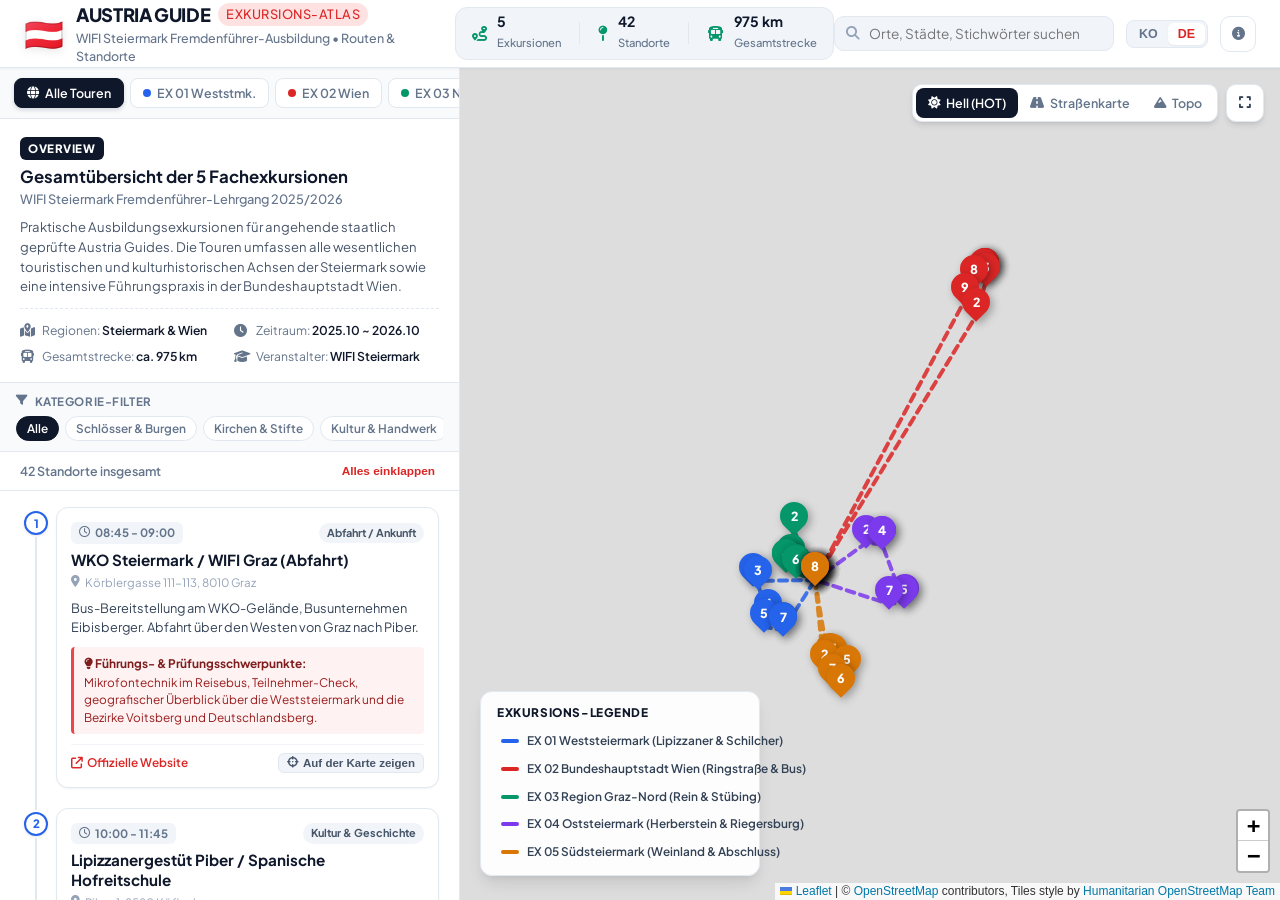
==== index_de.html @ 52376351 "Add files via upload" ====
<!DOCTYPE html>
<html lang="de">
<head>
  <meta charset="UTF-8">
  <meta name="viewport" content="width=device-width, initial-scale=1.0">
  <title>AUSTRIA GUIDE Exkursions-Atlas | WIFI Steiermark Fremdenführer</title>
  
  <!-- Favicon -->
  <link rel="icon" href="data:image/svg+xml,<svg xmlns=%22http://www.w3.org/2000/svg%22 viewBox=%220 0 100 100%22><text y=%22.9em%22 font-size=%2290%22>🇦🇹</text></svg>">
  
  <!-- Fonts -->
  <link rel="preconnect" href="https://fonts.googleapis.com">
  <link rel="preconnect" href="https://fonts.gstatic.com" crossorigin>
  <link href="https://fonts.googleapis.com/css2?family=Plus+Jakarta+Sans:wght@400;500;600;700;800&family=Noto+Sans+KR:wght@300;400;500;600;700;800&display=swap" rel="stylesheet">
  
  <!-- FontAwesome -->
  <link rel="stylesheet" href="https://cdnjs.cloudflare.com/ajax/libs/font-awesome/6.5.1/css/all.min.css">
  
  <!-- Leaflet CSS (Local with CDN fallback) -->
  <link rel="stylesheet" href="assets/vendor/leaflet/leaflet.css" onerror="this.onerror=null;this.href='https://unpkg.com/leaflet@1.9.4/dist/leaflet.css';">
  
  <!-- Custom CSS -->
  <link rel="stylesheet" href="style.css">
</head>
<body>
  <!-- Header / Top Bar -->
  <header class="app-header">
    <div class="header-left">
      <div class="logo-badge">
        <span class="flag">🇦🇹</span>
        <div class="logo-text">
          <div class="brand-title" data-i18n="brand_title">AUSTRIA GUIDE <span>Exkursions-Atlas</span></div>
          <div class="brand-sub" data-i18n="brand_sub">WIFI Steiermark Fremdenführer-Ausbildung • Routen & Standorte</div>
        </div>
      </div>
    </div>
    
    <div class="header-stats">
      <div class="stat-item">
        <i class="fa-solid fa-route"></i>
        <div>
          <span class="stat-val">5</span>
          <span class="stat-lbl" data-i18n="stat_courses">Exkursionen</span>
        </div>
      </div>
      <div class="stat-divider"></div>
      <div class="stat-item">
        <i class="fa-solid fa-map-pin"></i>
        <div>
          <span class="stat-val">42</span>
          <span class="stat-lbl" data-i18n="stat_stops">Standorte</span>
        </div>
      </div>
      <div class="stat-divider"></div>
      <div class="stat-item">
        <i class="fa-solid fa-bus"></i>
        <div>
          <span class="stat-val">975 km</span>
          <span class="stat-lbl" data-i18n="stat_distance">Gesamtstrecke</span>
        </div>
      </div>
    </div>
    
    <div class="header-actions">
      <!-- Search Input -->
      <div class="search-box">
        <i class="fa-solid fa-magnifying-glass"></i>
        <input type="text" id="searchInput" placeholder="Orte, Städte, Stichwörter suchen... (z.B. Piber, Hundertwasser, Hofburg)">
        <button id="clearSearchBtn" class="clear-btn" style="display:none;"><i class="fa-solid fa-xmark"></i></button>
      </div>

      <!-- Language Toggle -->
      <div class="lang-switch">
        <button class="lang-btn" data-lang="ko">KO</button>
        <button class="lang-btn active" data-lang="de">DE</button>
      </div>

      <!-- Overview Info Modal Button -->
      <button id="aboutBtn" class="icon-btn" title="Exkursions-Informationen">
        <i class="fa-solid fa-circle-info"></i>
      </button>
    </div>
  </header>

  <!-- Main Workspace -->
  <div class="app-layout">
    
    <!-- Sidebar -->
    <aside class="app-sidebar" id="appSidebar">
      <!-- Course Navigation Tabs -->
      <nav class="course-tabs" id="courseTabs">
        <button class="tab-btn active" data-course="all">
          <i class="fa-solid fa-globe"></i>
          <span data-i18n="tab_all">Alle Touren</span>
        </button>
        <button class="tab-btn" data-course="ex01">
          <span class="tab-dot" style="background:#2563EB;"></span>
          <span data-i18n="tab_ex01">EX 01 Weststmk.</span>
        </button>
        <button class="tab-btn" data-course="ex02">
          <span class="tab-dot" style="background:#DC2626;"></span>
          <span data-i18n="tab_ex02">EX 02 Wien</span>
        </button>
        <button class="tab-btn" data-course="ex03">
          <span class="tab-dot" style="background:#059669;"></span>
          <span data-i18n="tab_ex03">EX 03 Nordstmk.</span>
        </button>
        <button class="tab-btn" data-course="ex04">
          <span class="tab-dot" style="background:#7C3AED;"></span>
          <span data-i18n="tab_ex04">EX 04 Oststmk.</span>
        </button>
        <button class="tab-btn" data-course="ex05">
          <span class="tab-dot" style="background:#D97706;"></span>
          <span data-i18n="tab_ex05">EX 05 Südstmk.</span>
        </button>
      </nav>

      <!-- Active Course Summary Card -->
      <div class="course-summary-card" id="courseSummaryCard">
        <!-- Rendered by JS -->
      </div>

      <!-- Category Filter Pills -->
      <div class="filter-pills-wrap">
        <div class="filter-label"><i class="fa-solid fa-filter"></i> <span data-i18n="filter_lbl">Kategorie-Filter</span></div>
        <div class="filter-pills" id="filterPills">
          <button class="pill-btn active" data-cat="all" data-i18n="cat_all">Alle</button>
          <button class="pill-btn" data-cat="castle" data-i18n="cat_castle">Schlösser & Burgen</button>
          <button class="pill-btn" data-cat="church" data-i18n="cat_church">Kirchen & Stifte</button>
          <button class="pill-btn" data-cat="culture" data-i18n="cat_culture">Kultur & Handwerk</button>
          <button class="pill-btn" data-cat="gastronomy" data-i18n="cat_gastronomy">Kulinarik & Wein</button>
          <button class="pill-btn" data-cat="route" data-i18n="cat_route">Routen & Panorama</button>
          <button class="pill-btn" data-cat="walk" data-i18n="cat_walk">Stadtrundgänge</button>
        </div>
      </div>

      <!-- Timeline List -->
      <div class="timeline-container">
        <div class="timeline-header">
          <span id="timelineCountText">42 Standorte insgesamt</span>
          <button id="collapseAllBtn" class="text-btn" data-i18n="collapse_all">Alles einklappen</button>
        </div>
        <div class="timeline-list" id="timelineList">
          <!-- Rendered by JS -->
        </div>
      </div>
    </aside>

    <!-- Map Viewport -->
    <main class="app-map-area">
      <div id="map"></div>

      <!-- Map Floating Controls -->
      <div class="map-floating-panel top-right">
        <!-- Map Layer Switcher (100% Free OpenSource, Keine API Keys, Kein Block) -->
        <div class="map-style-switch">
          <button class="style-btn active" data-layer="hot" title="Helle und übersichtliche Karte (Empfohlen)"><i class="fa-solid fa-sun"></i> Hell (HOT)</button>
          <button class="style-btn" data-layer="esri" title="Detaillierte Straßenkarte (Esri)"><i class="fa-solid fa-road"></i> Straßenkarte</button>
          <button class="style-btn" data-layer="topo" title="Geländekarte Topo (OpenTopoMap)"><i class="fa-solid fa-mountain"></i> Topo</button>
        </div>

        <!-- Fit Bounds Button -->
        <button id="fitBoundsBtn" class="floating-btn" title="Gesamte Route anzeigen">
          <i class="fa-solid fa-expand"></i>
        </button>
      </div>

      <!-- Course Legend (Bottom Left) -->
      <div class="map-legend" id="mapLegend">
        <div class="legend-title" data-i18n="legend_title">Exkursions-Legende</div>
        <div class="legend-items">
          <div class="legend-item" data-course="ex01">
            <span class="legend-line" style="background:#2563EB;"></span>
            <span class="legend-txt" data-i18n="legend_ex01">EX 01 Weststeiermark (Lipizzaner & Schilcher)</span>
          </div>
          <div class="legend-item" data-course="ex02">
            <span class="legend-line" style="background:#DC2626;"></span>
            <span class="legend-txt" data-i18n="legend_ex02">EX 02 Bundeshauptstadt Wien (Ringstraße & Bus)</span>
          </div>
          <div class="legend-item" data-course="ex03">
            <span class="legend-line" style="background:#059669;"></span>
            <span class="legend-txt" data-i18n="legend_ex03">EX 03 Region Graz-Nord (Rein & Stübing)</span>
          </div>
          <div class="legend-item" data-course="ex04">
            <span class="legend-line" style="background:#7C3AED;"></span>
            <span class="legend-txt" data-i18n="legend_ex04">EX 04 Oststeiermark (Herberstein & Riegersburg)</span>
          </div>
          <div class="legend-item" data-course="ex05">
            <span class="legend-line" style="background:#D97706;"></span>
            <span class="legend-txt" data-i18n="legend_ex05">EX 05 Südsteiermark (Weinland & Abschluss)</span>
          </div>
        </div>
      </div>

      <!-- Mobile Sidebar Toggle -->
      <button id="mobileSidebarToggle" class="mobile-toggle-btn">
        <i class="fa-solid fa-list-ul"></i>
        <span data-i18n="list_view">Programm & Orte</span>
      </button>
    </main>

  </div>

  <!-- Image Lightbox Modal -->
  <div id="imageModal" class="modal-backdrop" style="display:none;">
    <div class="modal-box image-modal-box">
      <button class="modal-close-btn" id="closeImageModal">&times;</button>
      <img id="lightboxImg" src="" alt="Vergrößertes Foto">
      <div class="lightbox-caption" id="lightboxCaption"></div>
    </div>
  </div>

  <!-- About / Overview Modal -->
  <div id="aboutModal" class="modal-backdrop" style="display:none;">
    <div class="modal-box about-modal-box">
      <button class="modal-close-btn" id="closeAboutModal">&times;</button>
      <div class="about-header">
        <span class="about-icon">🇦🇹</span>
        <h2>WIFI Steiermark AUSTRIA GUIDE Lehrgang</h2>
        <p class="about-subtitle">Führungspraxis inkl. Exkursionen, Lehrführungen & Stadtrundgänge</p>
      </div>
      <div class="about-content">
        <div class="about-section">
          <h3>📌 Ziel und Bedeutung der Fachexkursionen</h3>
          <p>
            Praxisorientierte Lehr- und Übungsexkursionen zur Erlangung der staatlichen Fremdenführer-Befähigung (AUSTRIA GUIDE).
            Die Teilnehmer/innen bereisten alle wesentlichen Kulturlandschaften der Steiermark sowie die Bundeshauptstadt Wien
            und trainierten unter realen Bedingungen: <strong>Busmoderation über das Bordmikrofon</strong>,
            <strong>Gruppenführung bei Stadtrundgängen</strong> sowie <strong>präzise kunst- und kulturhistorische Fachvermittlung</strong>.
          </p>
        </div>
        <div class="about-grid">
          <div class="about-card">
            <h4><span style="color:#2563EB;">●</span> EX 01 Weststeiermark</h4>
            <div class="ac-date">SA, 18. Oktober 2025</div>
            <p>Lipizzanergestüt Piber, Hundertwasserkirche Bärnbach, Schilcherweinstraße, Schloss Stainz & Flascherlzug</p>
          </div>
          <div class="about-card">
            <h4><span style="color:#DC2626;">●</span> EX 02 Bundeshauptstadt Wien</h4>
            <div class="ac-date">SA, 30. Mai 2026</div>
            <p>13 Streckenabschnitte Autobahnmoderation, Ringstraße, Belvedere, Stephansdom Innenführung, Hofburg, Heuriger Perchtoldsdorf</p>
          </div>
          <div class="about-card">
            <h4><span style="color:#059669;">●</span> EX 03 Region Graz-Nord</h4>
            <div class="ac-date">SA, 20. Juni 2026</div>
            <p>Frohnleiten Murpromenade, Stift Rein (ältestes Zisterzienserkloster), ÖFLM Stübing, Wallfahrtskirche Maria Straßengel</p>
          </div>
          <div class="about-card">
            <h4><span style="color:#7C3AED;">●</span> EX 04 Oststeiermark</h4>
            <div class="ac-date">SA, 26. September 2026</div>
            <p>Steirische Apfelstraße Puch, Gartenschloss & Tierwelt Herberstein, Burg Riegersburg Hexenmuseum & 7 Tore Abstieg</p>
          </div>
          <div class="about-card">
            <h4><span style="color:#D97706;">●</span> EX 05 Südsteiermark</h4>
            <div class="ac-date">SA, 24. Oktober 2026</div>
            <p>Ölmühle Hartlieb, Landes-Weinbauschule Silberberg, Schloss Seggau Weinkeller, Grenztisch Kungota, Abschlussfeier Hack-Gebell</p>
          </div>
        </div>
        <div class="about-footer">
          <div><strong>Veranstalter:</strong> WIFI Steiermark (Wirtschaftskammer Steiermark)</div>
          <div><strong>Lehrgangsleitung / Referenten:</strong> Maga. Sonja Piro, Mag. Hannes Portugaller, Mag. David Zottler, Mag. Bernhard Zorko</div>
        </div>
      </div>
    </div>
  </div>

  <!-- Leaflet JS (Local with fallback) -->
  <script src="assets/vendor/leaflet/leaflet.js"></script>
  <script>
    if (typeof L === 'undefined') {
      document.write('<script src="https://unpkg.com/leaflet@1.9.4/dist/leaflet.js"><\/script>');
    }
  </script>
  
  <!-- App Data & Scripts -->
  <script src="data.js"></script>
  <script src="app.js"></script>
</body>
</html>
---- style.css ----
/* --- Variables & Reset --- */
:root {
  --font-main: 'Plus Jakarta Sans', 'Noto Sans KR', -apple-system, BlinkMacSystemFont, sans-serif;
  
  --color-primary: #DC2626;      /* Austria Red */
  --color-primary-dark: #991B1B;
  --color-primary-light: #FEE2E2;
  
  --color-stmk: #059669;         /* Steiermark Green */
  --color-stmk-dark: #065F46;
  
  --bg-app: #F8FAFC;
  --bg-surface: #FFFFFF;
  --bg-subtle: #F1F5F9;
  --border-color: #E2E8F0;
  --border-light: #F1F5F9;
  
  --text-main: #0F172A;
  --text-muted: #64748B;
  --text-subtle: #94A3B8;
  
  --shadow-sm: 0 1px 2px 0 rgba(0, 0, 0, 0.05);
  --shadow-md: 0 4px 6px -1px rgba(0, 0, 0, 0.1), 0 2px 4px -1px rgba(0, 0, 0, 0.06);
  --shadow-lg: 0 10px 15px -3px rgba(0, 0, 0, 0.1), 0 4px 6px -2px rgba(0, 0, 0, 0.05);
  --shadow-xl: 0 20px 25px -5px rgba(0, 0, 0, 0.1), 0 10px 10px -5px rgba(0, 0, 0, 0.04);

  --header-height: 68px;
  --sidebar-width: 460px;
}

* {
  box-sizing: border-box;
  margin: 0;
  padding: 0;
}

body {
  font-family: var(--font-main);
  background: var(--bg-app);
  color: var(--text-main);
  line-height: 1.5;
  height: 100vh;
  overflow: hidden;
  display: flex;
  flex-direction: column;
}

/* --- Header / Top Bar --- */
.app-header {
  height: var(--header-height);
  background: #FFFFFF;
  border-bottom: 1px solid var(--border-color);
  display: flex;
  align-items: center;
  justify-content: space-between;
  padding: 0 24px;
  z-index: 1000;
  box-shadow: 0 1px 3px 0 rgba(0, 0, 0, 0.05);
  flex-shrink: 0;
}

.header-left {
  display: flex;
  align-items: center;
  gap: 16px;
}

.logo-badge {
  display: flex;
  align-items: center;
  gap: 12px;
}

.logo-badge .flag {
  font-size: 2rem;
  line-height: 1;
  filter: drop-shadow(0 2px 4px rgba(0,0,0,0.1));
}

.brand-title {
  font-size: 1.15rem;
  font-weight: 800;
  letter-spacing: -0.02em;
  color: #0F172A;
  display: flex;
  align-items: center;
  gap: 8px;
}

.brand-title span {
  font-weight: 500;
  color: var(--color-primary);
  background: var(--color-primary-light);
  font-size: 0.8rem;
  padding: 2px 8px;
  border-radius: 9999px;
  text-transform: uppercase;
  letter-spacing: 0.04em;
}

.brand-sub {
  font-size: 0.78rem;
  color: var(--text-muted);
  font-weight: 500;
}

/* Stats in header */
.header-stats {
  display: flex;
  align-items: center;
  gap: 18px;
  background: var(--bg-subtle);
  padding: 6px 16px;
  border-radius: 12px;
  border: 1px solid var(--border-color);
}

.stat-item {
  display: flex;
  align-items: center;
  gap: 10px;
}

.stat-item i {
  color: var(--color-stmk);
  font-size: 0.95rem;
}

.stat-val {
  font-size: 0.88rem;
  font-weight: 700;
  color: var(--text-main);
  display: block;
  line-height: 1.1;
}

.stat-lbl {
  font-size: 0.7rem;
  color: var(--text-muted);
  font-weight: 500;
}

.stat-divider {
  width: 1px;
  height: 22px;
  background: var(--border-color);
}

/* Header Actions */
.header-actions {
  display: flex;
  align-items: center;
  gap: 12px;
}

.search-box {
  position: relative;
  display: flex;
  align-items: center;
}

.search-box i {
  position: absolute;
  left: 12px;
  color: var(--text-subtle);
  font-size: 0.85rem;
  pointer-events: none;
}

.search-box input {
  padding: 8px 32px 8px 34px;
  font-size: 0.85rem;
  border: 1px solid var(--border-color);
  border-radius: 10px;
  background: var(--bg-subtle);
  width: 280px;
  font-family: inherit;
  transition: all 0.2s ease;
  color: var(--text-main);
}

.search-box input:focus {
  outline: none;
  border-color: var(--color-primary);
  background: #FFFFFF;
  box-shadow: 0 0 0 3px rgba(220, 38, 38, 0.12);
  width: 320px;
}

.clear-btn {
  position: absolute;
  right: 10px;
  background: none;
  border: none;
  color: var(--text-subtle);
  cursor: pointer;
  padding: 2px;
  font-size: 0.8rem;
}

.clear-btn:hover {
  color: var(--text-main);
}

/* Language switch */
.lang-switch {
  display: flex;
  background: var(--bg-subtle);
  border: 1px solid var(--border-color);
  border-radius: 8px;
  padding: 2px;
}

.lang-btn {
  border: none;
  background: transparent;
  padding: 4px 10px;
  font-size: 0.78rem;
  font-weight: 700;
  color: var(--text-muted);
  border-radius: 6px;
  cursor: pointer;
  transition: all 0.15s ease;
}

.lang-btn.active {
  background: #FFFFFF;
  color: var(--color-primary);
  box-shadow: var(--shadow-sm);
}

.icon-btn {
  width: 36px;
  height: 36px;
  border-radius: 10px;
  border: 1px solid var(--border-color);
  background: #FFFFFF;
  color: var(--text-muted);
  cursor: pointer;
  display: flex;
  align-items: center;
  justify-content: center;
  transition: all 0.2s ease;
}

.icon-btn:hover {
  background: var(--bg-subtle);
  color: var(--text-main);
}

/* --- Layout --- */
.app-layout {
  display: flex;
  flex: 1;
  height: calc(100vh - var(--header-height));
  position: relative;
  overflow: hidden;
}

/* --- Sidebar --- */
.app-sidebar {
  width: var(--sidebar-width);
  background: #FFFFFF;
  border-right: 1px solid var(--border-color);
  display: flex;
  flex-direction: column;
  flex-shrink: 0;
  height: 100%;
  z-index: 500;
  overflow: hidden;
}

/* Course Tabs */
.course-tabs {
  display: flex;
  padding: 10px 14px;
  background: #F8FAFC;
  border-bottom: 1px solid var(--border-color);
  gap: 6px;
  overflow-x: auto;
  scrollbar-width: none;
  flex-shrink: 0;
}

.course-tabs::-webkit-scrollbar {
  display: none;
}

.tab-btn {
  display: flex;
  align-items: center;
  gap: 6px;
  padding: 6px 12px;
  border-radius: 8px;
  border: 1px solid var(--border-color);
  background: #FFFFFF;
  font-size: 0.78rem;
  font-weight: 600;
  color: var(--text-muted);
  white-space: nowrap;
  cursor: pointer;
  transition: all 0.15s ease;
  font-family: inherit;
}

.tab-btn:hover {
  border-color: #CBD5E1;
  color: var(--text-main);
}

.tab-btn.active {
  background: #0F172A;
  color: #FFFFFF;
  border-color: #0F172A;
  box-shadow: 0 2px 4px rgba(15, 23, 42, 0.15);
}

.tab-btn.active .tab-dot {
  box-shadow: 0 0 0 2px #FFFFFF;
}

.tab-dot {
  width: 8px;
  height: 8px;
  border-radius: 50%;
  display: inline-block;
}

/* Course Summary Card */
.course-summary-card {
  padding: 16px 20px;
  background: #FFFFFF;
  border-bottom: 1px solid var(--border-color);
  flex-shrink: 0;
  position: relative;
}

.summary-header {
  display: flex;
  align-items: flex-start;
  justify-content: space-between;
  margin-bottom: 8px;
}

.summary-code-badge {
  font-size: 0.72rem;
  font-weight: 800;
  padding: 3px 8px;
  border-radius: 6px;
  text-transform: uppercase;
  letter-spacing: 0.05em;
  color: #FFFFFF;
  display: inline-block;
  margin-bottom: 6px;
}

.summary-title {
  font-size: 1.05rem;
  font-weight: 700;
  color: #0F172A;
  line-height: 1.3;
}

.summary-title-de {
  font-size: 0.8rem;
  color: var(--text-muted);
  font-weight: 500;
  margin-top: 2px;
}

.summary-desc {
  font-size: 0.82rem;
  color: #475569;
  line-height: 1.5;
  margin-top: 8px;
}

.summary-meta-grid {
  display: grid;
  grid-template-columns: 1fr 1fr;
  gap: 8px;
  margin-top: 12px;
  padding-top: 12px;
  border-top: 1px dashed var(--border-color);
}

.meta-pill {
  display: flex;
  align-items: center;
  gap: 8px;
  font-size: 0.76rem;
  color: var(--text-muted);
}

.meta-pill i {
  color: #64748B;
  font-size: 0.82rem;
  width: 14px;
}

.meta-pill strong {
  color: var(--text-main);
  font-weight: 600;
}

.summary-homework {
  margin-top: 10px;
  padding: 8px 12px;
  background: #FEF3C7;
  border-left: 3px solid #D97706;
  border-radius: 4px;
  font-size: 0.74rem;
  color: #92400E;
  line-height: 1.4;
}

.summary-homework strong {
  color: #78350F;
}

/* Category Filter Pills */
.filter-pills-wrap {
  padding: 10px 16px;
  background: #F8FAFC;
  border-bottom: 1px solid var(--border-color);
  flex-shrink: 0;
}

.filter-label {
  font-size: 0.72rem;
  font-weight: 700;
  color: var(--text-muted);
  text-transform: uppercase;
  letter-spacing: 0.05em;
  margin-bottom: 6px;
  display: flex;
  align-items: center;
  gap: 6px;
}

.filter-pills {
  display: flex;
  gap: 6px;
  overflow-x: auto;
  scrollbar-width: none;
}

.filter-pills::-webkit-scrollbar {
  display: none;
}

.pill-btn {
  padding: 4px 10px;
  border-radius: 9999px;
  border: 1px solid var(--border-color);
  background: #FFFFFF;
  font-size: 0.74rem;
  font-weight: 600;
  color: var(--text-muted);
  white-space: nowrap;
  cursor: pointer;
  transition: all 0.15s ease;
  font-family: inherit;
}

.pill-btn:hover {
  border-color: #CBD5E1;
  color: var(--text-main);
}

.pill-btn.active {
  background: #0F172A;
  color: #FFFFFF;
  border-color: #0F172A;
}

/* Timeline Container */
.timeline-container {
  display: flex;
  flex-direction: column;
  flex: 1;
  overflow: hidden;
}

.timeline-header {
  padding: 10px 20px;
  background: #FFFFFF;
  border-bottom: 1px solid var(--border-color);
  display: flex;
  align-items: center;
  justify-content: space-between;
  font-size: 0.78rem;
  font-weight: 600;
  color: var(--text-muted);
  flex-shrink: 0;
}

.text-btn {
  background: none;
  border: none;
  color: var(--color-primary);
  font-size: 0.74rem;
  font-weight: 600;
  cursor: pointer;
  padding: 2px 4px;
}

.text-btn:hover {
  text-decoration: underline;
}

.timeline-list {
  flex: 1;
  overflow-y: auto;
  padding: 16px 20px 40px;
}

/* Timeline Item Card */
.timeline-item {
  position: relative;
  padding-left: 36px;
  margin-bottom: 20px;
  cursor: pointer;
}

.timeline-item:last-child {
  margin-bottom: 0;
}

/* Timeline spine line */
.timeline-item::before {
  content: '';
  position: absolute;
  left: 15px;
  top: 30px;
  bottom: -22px;
  width: 2px;
  background: #E2E8F0;
  z-index: 1;
}

.timeline-item:last-child::before {
  display: none;
}

/* Timeline Node / Circle */
.timeline-node {
  position: absolute;
  left: 4px;
  top: 4px;
  width: 24px;
  height: 24px;
  border-radius: 50%;
  background: #FFFFFF;
  border: 2px solid var(--item-color, #2563EB);
  color: var(--item-color, #2563EB);
  font-size: 0.72rem;
  font-weight: 800;
  display: flex;
  align-items: center;
  justify-content: center;
  z-index: 2;
  transition: all 0.2s ease;
  box-shadow: 0 1px 3px rgba(0,0,0,0.1);
}

.timeline-item:hover .timeline-node,
.timeline-item.active .timeline-node {
  background: var(--item-color, #2563EB);
  color: #FFFFFF;
  transform: scale(1.15);
  box-shadow: 0 0 0 4px var(--item-bg-tint, rgba(37,99,235,0.2));
}

/* Spot Card Body */
.spot-card {
  background: #FFFFFF;
  border: 1px solid var(--border-color);
  border-radius: 12px;
  padding: 14px;
  transition: all 0.2s ease;
  box-shadow: var(--shadow-sm);
}

.timeline-item:hover .spot-card {
  border-color: #CBD5E1;
  box-shadow: var(--shadow-md);
  transform: translateY(-1px);
}

.timeline-item.active .spot-card {
  border-color: var(--item-color, #2563EB);
  background: var(--item-bg-tint, #EFF6FF);
  box-shadow: var(--shadow-lg);
  transform: translateY(-2px);
}

.spot-top {
  display: flex;
  align-items: center;
  justify-content: space-between;
  margin-bottom: 6px;
}

.spot-time-badge {
  display: inline-flex;
  align-items: center;
  gap: 4px;
  font-size: 0.72rem;
  font-weight: 700;
  color: var(--text-muted);
  background: var(--bg-subtle);
  padding: 2px 8px;
  border-radius: 6px;
}

.spot-cat-tag {
  font-size: 0.68rem;
  font-weight: 700;
  padding: 2px 8px;
  border-radius: 9999px;
  background: #F1F5F9;
  color: #475569;
}

.spot-title-ko {
  font-size: 0.95rem;
  font-weight: 700;
  color: #0F172A;
  line-height: 1.3;
}

.spot-title-de {
  font-size: 0.76rem;
  font-weight: 500;
  color: var(--text-muted);
  margin-top: 2px;
}

.spot-address {
  font-size: 0.72rem;
  color: var(--text-subtle);
  margin-top: 4px;
  display: flex;
  align-items: center;
  gap: 5px;
}

.spot-desc {
  font-size: 0.8rem;
  color: #334155;
  line-height: 1.5;
  margin-top: 8px;
}

.spot-guide-box {
  margin-top: 10px;
  padding: 8px 10px;
  background: #FEF2F2;
  border-left: 3px solid #EF4444;
  border-radius: 4px;
  font-size: 0.74rem;
  color: #991B1B;
  line-height: 1.45;
}

.spot-guide-box strong {
  color: #7F1D1D;
  display: inline-block;
  margin-bottom: 2px;
}

.spot-actions {
  display: flex;
  align-items: center;
  justify-content: space-between;
  margin-top: 10px;
  padding-top: 8px;
  border-top: 1px solid var(--border-light);
}

.spot-link {
  font-size: 0.74rem;
  color: var(--color-primary);
  text-decoration: none;
  font-weight: 600;
  display: inline-flex;
  align-items: center;
  gap: 4px;
}

.spot-link:hover {
  text-decoration: underline;
}

.spot-fly-btn {
  font-size: 0.72rem;
  font-weight: 600;
  color: #475569;
  background: var(--bg-subtle);
  border: 1px solid var(--border-color);
  padding: 3px 8px;
  border-radius: 6px;
  cursor: pointer;
  display: inline-flex;
  align-items: center;
  gap: 4px;
}

.spot-fly-btn:hover {
  background: #E2E8F0;
  color: #0F172A;
}

/* Photo Thumbnail in Spot */
.spot-photo-thumb {
  margin-top: 10px;
  border-radius: 8px;
  overflow: hidden;
  position: relative;
  cursor: pointer;
}

.spot-photo-thumb img {
  width: 100%;
  height: 140px;
  object-fit: cover;
  display: block;
  transition: transform 0.3s ease;
}

.spot-photo-thumb:hover img {
  transform: scale(1.03);
}

.photo-overlay-badge {
  position: absolute;
  bottom: 8px;
  right: 8px;
  background: rgba(0, 0, 0, 0.65);
  color: #FFFFFF;
  font-size: 0.68rem;
  font-weight: 600;
  padding: 2px 8px;
  border-radius: 4px;
  backdrop-filter: blur(4px);
}

/* --- Map Viewport --- */
.app-map-area {
  flex: 1;
  position: relative;
  height: 100%;
  width: 100%;
  min-width: 0;
  min-height: 0;
  overflow: hidden;
  background: #E2E8F0;
}

#map {
  position: absolute;
  top: 0;
  left: 0;
  right: 0;
  bottom: 0;
  width: 100% !important;
  height: 100% !important;
  z-index: 1;
}

/* Floating Controls */
.map-floating-panel.top-right {
  position: absolute;
  top: 16px;
  right: 16px;
  z-index: 400;
  display: flex;
  gap: 8px;
}

.map-style-switch {
  display: flex;
  background: #FFFFFF;
  border-radius: 10px;
  padding: 3px;
  box-shadow: var(--shadow-md);
  border: 1px solid var(--border-color);
}

.style-btn {
  border: none;
  background: transparent;
  padding: 6px 12px;
  font-size: 0.78rem;
  font-weight: 600;
  color: var(--text-muted);
  border-radius: 8px;
  cursor: pointer;
  display: flex;
  align-items: center;
  gap: 6px;
  transition: all 0.15s ease;
  font-family: inherit;
}

.style-btn:hover {
  color: var(--text-main);
}

.style-btn.active {
  background: #0F172A;
  color: #FFFFFF;
}

.floating-btn {
  width: 38px;
  height: 38px;
  background: #FFFFFF;
  border: 1px solid var(--border-color);
  border-radius: 10px;
  box-shadow: var(--shadow-md);
  color: #334155;
  cursor: pointer;
  display: flex;
  align-items: center;
  justify-content: center;
  transition: all 0.2s ease;
}

.floating-btn:hover {
  background: var(--bg-subtle);
  color: #0F172A;
}

/* Map Legend (Bottom Left) */
.map-legend {
  position: absolute;
  bottom: 24px;
  left: 20px;
  background: rgba(255, 255, 255, 0.94);
  backdrop-filter: blur(8px);
  border: 1px solid var(--border-color);
  border-radius: 12px;
  padding: 12px 16px;
  box-shadow: var(--shadow-lg);
  z-index: 400;
  max-width: 280px;
}

.legend-title {
  font-size: 0.74rem;
  font-weight: 800;
  color: #0F172A;
  text-transform: uppercase;
  letter-spacing: 0.05em;
  margin-bottom: 8px;
}

.legend-items {
  display: flex;
  flex-direction: column;
  gap: 6px;
}

.legend-item {
  display: flex;
  align-items: center;
  gap: 8px;
  cursor: pointer;
  padding: 2px 4px;
  border-radius: 6px;
  transition: background 0.15s ease;
}

.legend-item:hover {
  background: rgba(0, 0, 0, 0.04);
}

.legend-line {
  width: 18px;
  height: 4px;
  border-radius: 2px;
  flex-shrink: 0;
}

.legend-txt {
  font-size: 0.74rem;
  font-weight: 600;
  color: #334155;
  white-space: nowrap;
}

/* Custom Leaflet Marker Pins */
.custom-pin {
  display: flex;
  align-items: center;
  justify-content: center;
  border-radius: 50% 50% 50% 0;
  transform: rotate(-45deg);
  cursor: pointer;
  box-shadow: 0 4px 8px rgba(0,0,0,0.3);
  transition: transform 0.2s cubic-bezier(0.175, 0.885, 0.32, 1.275);
}

.custom-pin:hover {
  transform: rotate(-45deg) scale(1.2);
  z-index: 1000 !important;
}

.pin-content {
  transform: rotate(45deg);
  color: #FFFFFF;
  font-size: 0.78rem;
  font-weight: 800;
  font-family: var(--font-main);
  text-align: center;
  line-height: 1;
}

/* Custom Popup Style */
.leaflet-popup-content-wrapper {
  border-radius: 14px;
  box-shadow: 0 10px 25px -5px rgba(0,0,0,0.2);
  padding: 4px;
}

.leaflet-popup-content {
  margin: 12px 14px;
  line-height: 1.4;
  font-family: var(--font-main);
}

.popup-card {
  max-width: 260px;
}

.popup-tag {
  font-size: 0.68rem;
  font-weight: 800;
  padding: 2px 6px;
  border-radius: 4px;
  color: #FFFFFF;
  display: inline-block;
  margin-bottom: 4px;
}

.popup-title {
  font-size: 0.95rem;
  font-weight: 700;
  color: #0F172A;
  margin-bottom: 2px;
}

.popup-subtitle {
  font-size: 0.76rem;
  color: var(--text-muted);
  margin-bottom: 6px;
}

.popup-time {
  font-size: 0.72rem;
  font-weight: 600;
  color: #475569;
  display: flex;
  align-items: center;
  gap: 4px;
  margin-bottom: 6px;
}

.popup-desc {
  font-size: 0.78rem;
  color: #334155;
  line-height: 1.4;
  margin-bottom: 8px;
}

.popup-btn {
  display: inline-block;
  width: 100%;
  text-align: center;
  padding: 6px;
  background: #0F172A;
  color: #FFFFFF;
  font-size: 0.72rem;
  font-weight: 600;
  border-radius: 6px;
  text-decoration: none;
  cursor: pointer;
}

.popup-btn:hover {
  background: #334155;
}

/* Mobile Toggle Button */
.mobile-toggle-btn {
  display: none;
  position: absolute;
  bottom: 20px;
  right: 20px;
  z-index: 450;
  background: #0F172A;
  color: #FFFFFF;
  border: none;
  padding: 10px 18px;
  border-radius: 9999px;
  font-size: 0.85rem;
  font-weight: 700;
  box-shadow: var(--shadow-xl);
  cursor: pointer;
  align-items: center;
  gap: 8px;
}

/* --- Modals --- */
.modal-backdrop {
  position: fixed;
  inset: 0;
  background: rgba(15, 23, 42, 0.75);
  backdrop-filter: blur(4px);
  z-index: 2000;
  display: flex;
  align-items: center;
  justify-content: center;
  padding: 20px;
}

.modal-box {
  background: #FFFFFF;
  border-radius: 16px;
  box-shadow: var(--shadow-xl);
  position: relative;
  max-height: 90vh;
  overflow-y: auto;
}

.modal-close-btn {
  position: absolute;
  top: 14px;
  right: 16px;
  background: none;
  border: none;
  font-size: 1.6rem;
  color: var(--text-subtle);
  cursor: pointer;
  line-height: 1;
  z-index: 10;
}

.modal-close-btn:hover {
  color: var(--text-main);
}

/* Image Modal */
.image-modal-box {
  max-width: 800px;
  padding: 0;
  overflow: hidden;
  background: #000000;
}

.image-modal-box img {
  width: 100%;
  max-height: 75vh;
  object-fit: contain;
  display: block;
}

.lightbox-caption {
  padding: 14px 20px;
  background: #0F172A;
  color: #FFFFFF;
  font-size: 0.85rem;
  font-weight: 500;
}

/* About Modal */
.about-modal-box {
  max-width: 640px;
  padding: 32px;
}

.about-header {
  text-align: center;
  margin-bottom: 24px;
}

.about-icon {
  font-size: 3rem;
  display: block;
  margin-bottom: 8px;
}

.about-header h2 {
  font-size: 1.4rem;
  font-weight: 800;
  color: #0F172A;
}

.about-subtitle {
  font-size: 0.88rem;
  color: var(--color-primary);
  font-weight: 600;
  margin-top: 4px;
}

.about-section {
  margin-bottom: 20px;
}

.about-section h3 {
  font-size: 0.95rem;
  font-weight: 700;
  color: #0F172A;
  margin-bottom: 8px;
}

.about-section p {
  font-size: 0.85rem;
  color: #475569;
  line-height: 1.6;
}

.about-grid {
  display: grid;
  grid-template-columns: 1fr;
  gap: 10px;
  margin-bottom: 20px;
}

.about-card {
  background: var(--bg-subtle);
  padding: 12px 14px;
  border-radius: 10px;
  border: 1px solid var(--border-color);
}

.about-card h4 {
  font-size: 0.88rem;
  font-weight: 700;
  color: #0F172A;
  display: flex;
  align-items: center;
  gap: 6px;
}

.ac-date {
  font-size: 0.74rem;
  color: var(--text-muted);
  font-weight: 600;
  margin: 2px 0 4px;
}

.about-card p {
  font-size: 0.78rem;
  color: #334155;
  line-height: 1.4;
}

.about-footer {
  padding-top: 16px;
  border-top: 1px solid var(--border-color);
  font-size: 0.78rem;
  color: var(--text-muted);
  display: flex;
  flex-direction: column;
  gap: 4px;
}

/* --- Responsive Media Queries --- */
@media (max-width: 1024px) {
  .header-stats {
    display: none;
  }
  :root {
    --sidebar-width: 380px;
  }
}

@media (max-width: 768px) {
  body {
    height: 100vh;
  }
  
  .app-header {
    padding: 0 16px;
  }
  
  .brand-sub {
    display: none;
  }
  
  .search-box input {
    width: 140px;
  }
  
  .search-box input:focus {
    width: 180px;
  }
  
  .app-sidebar {
    position: absolute;
    top: 0;
    left: 0;
    bottom: 0;
    width: 100%;
    max-width: 420px;
    transform: translateX(-100%);
    transition: transform 0.3s ease;
    z-index: 600;
    box-shadow: var(--shadow-xl);
  }
  
  .app-sidebar.mobile-open {
    transform: translateX(0);
  }
  
  .mobile-toggle-btn {
    display: flex;
  }
  
  .map-legend {
    display: none;
  }
}
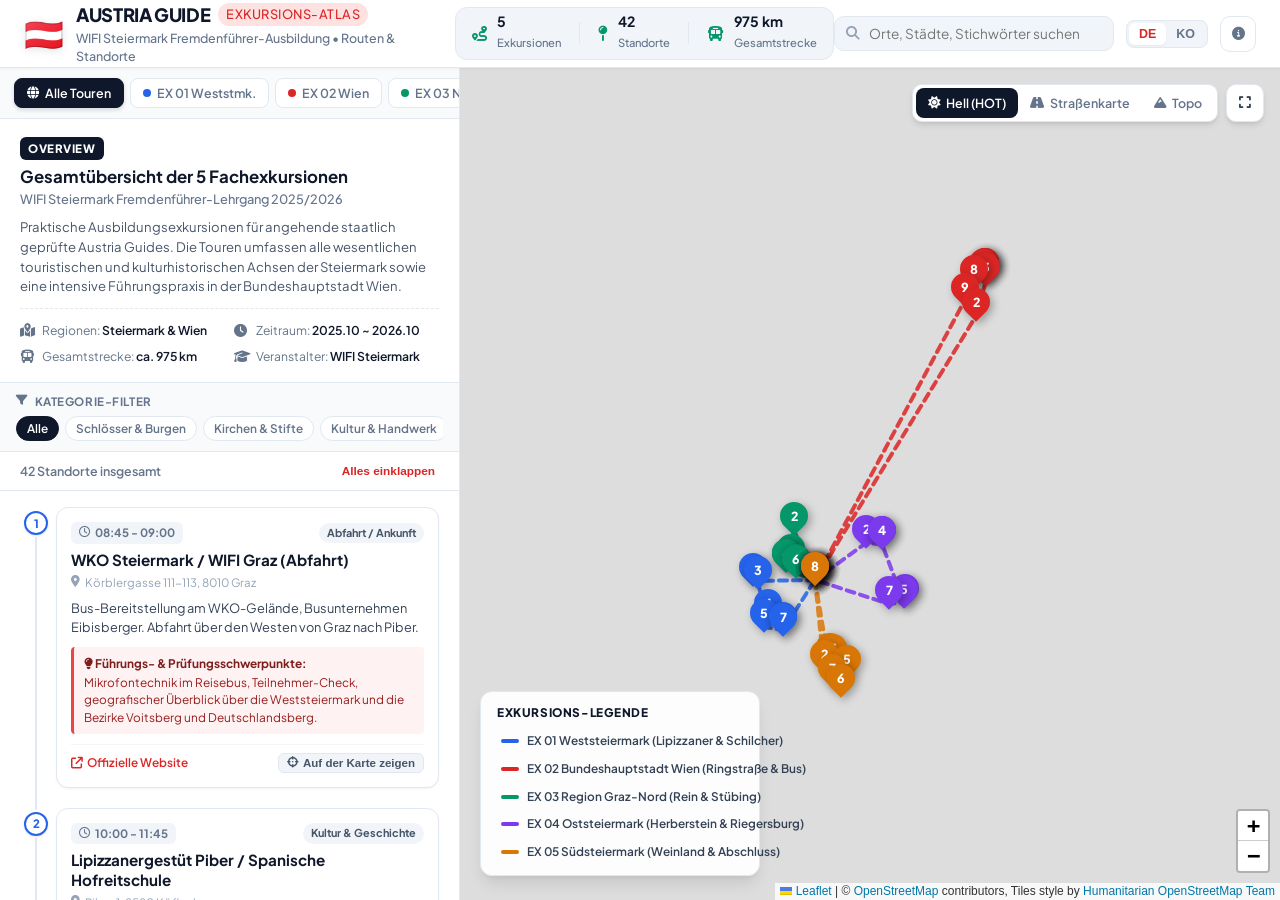
==== commit 5df96f05: "Add files via upload" ====
--- a/index_de.html
+++ b/index_de.html
@@ -2,7 +2,7 @@
 <html lang="de">
 <head>
   <meta charset="UTF-8">
-  <meta name="viewport" content="width=device-width, initial-scale=1.0">
+  <meta name="viewport" content="width=device-width, initial-scale=1.0, maximum-scale=1.0, user-scalable=no, viewport-fit=cover">
   <title>AUSTRIA GUIDE Exkursions-Atlas | WIFI Steiermark Fremdenführer</title>
   
   <!-- Favicon -->
@@ -22,7 +22,7 @@
   <!-- Custom CSS -->
   <link rel="stylesheet" href="style.css">
 </head>
-<body>
+<body class="mobile-view-map">
   <!-- Header / Top Bar -->
   <header class="app-header">
     <div class="header-left">
@@ -65,14 +65,14 @@
       <!-- Search Input -->
       <div class="search-box">
         <i class="fa-solid fa-magnifying-glass"></i>
-        <input type="text" id="searchInput" placeholder="Orte, Städte, Stichwörter suchen... (z.B. Piber, Hundertwasser, Hofburg)">
+        <input type="text" id="searchInput" placeholder="Orte, Städte, Stichwörter suchen... (z.B. Piber, Stephansdom)">
         <button id="clearSearchBtn" class="clear-btn" style="display:none;"><i class="fa-solid fa-xmark"></i></button>
       </div>
 
-      <!-- Language Toggle -->
+      <!-- Language Toggle (DE Primary, KO Secondary) -->
       <div class="lang-switch">
+        <button class="lang-btn active" data-lang="de">DE</button>
         <button class="lang-btn" data-lang="ko">KO</button>
-        <button class="lang-btn active" data-lang="de">DE</button>
       </div>
 
       <!-- Overview Info Modal Button -->
@@ -82,10 +82,22 @@
     </div>
   </header>
 
+  <!-- Mobile View Switcher Tab Bar (Shown only on Mobile/Tablet) -->
+  <div class="mobile-nav-bar" id="mobileNavBar">
+    <button class="mobile-nav-tab active" id="btnMobileMap" data-view="map">
+      <i class="fa-solid fa-map-location-dot"></i>
+      <span data-i18n="mobile_tab_map">Karte (지도)</span>
+    </button>
+    <button class="mobile-nav-tab" id="btnMobileList" data-view="list">
+      <i class="fa-solid fa-list-check"></i>
+      <span data-i18n="mobile_tab_list">Programm (일정)</span>
+    </button>
+  </div>
+
   <!-- Main Workspace -->
   <div class="app-layout">
     
-    <!-- Sidebar -->
+    <!-- Sidebar (Schedule & Timeline) -->
     <aside class="app-sidebar" id="appSidebar">
       <!-- Course Navigation Tabs -->
       <nav class="course-tabs" id="courseTabs">
@@ -147,7 +159,7 @@
     </aside>
 
     <!-- Map Viewport -->
-    <main class="app-map-area">
+    <main class="app-map-area" id="mapArea">
       <div id="map"></div>
 
       <!-- Map Floating Controls -->
@@ -191,12 +203,6 @@
           </div>
         </div>
       </div>
-
-      <!-- Mobile Sidebar Toggle -->
-      <button id="mobileSidebarToggle" class="mobile-toggle-btn">
-        <i class="fa-solid fa-list-ul"></i>
-        <span data-i18n="list_view">Programm & Orte</span>
-      </button>
     </main>
 
   </div>
--- a/style.css
+++ b/style.css
@@ -1168,6 +1168,50 @@
   gap: 4px;
 }
 
+/* --- Mobile Navigation Bar (Segmented Switcher) --- */
+.mobile-nav-bar {
+  display: none;
+  background: #0F172A;
+  padding: 8px 16px;
+  gap: 8px;
+  flex-shrink: 0;
+  z-index: 999;
+}
+
+.mobile-nav-tab {
+  flex: 1;
+  display: flex;
+  align-items: center;
+  justify-content: center;
+  gap: 8px;
+  padding: 10px 16px;
+  border-radius: 10px;
+  border: 1px solid rgba(255, 255, 255, 0.15);
+  background: rgba(255, 255, 255, 0.08);
+  color: #94A3B8;
+  font-size: 0.88rem;
+  font-weight: 700;
+  font-family: inherit;
+  cursor: pointer;
+  transition: all 0.2s ease;
+  -webkit-tap-highlight-color: transparent;
+}
+
+.mobile-nav-tab:active {
+  transform: scale(0.97);
+}
+
+.mobile-nav-tab.active {
+  background: #FFFFFF;
+  color: #0F172A;
+  border-color: #FFFFFF;
+  box-shadow: 0 4px 12px rgba(0, 0, 0, 0.25);
+}
+
+.mobile-nav-tab.active i {
+  color: #DC2626;
+}
+
 /* --- Responsive Media Queries --- */
 @media (max-width: 1024px) {
   .header-stats {
@@ -1179,48 +1223,119 @@
 }
 
 @media (max-width: 768px) {
+  :root {
+    --header-height: 58px;
+  }
+
   body {
     height: 100vh;
-  }
-  
+    height: 100dvh; /* Dynamic viewport height for iOS Safari & Android Chrome */
+    overflow: hidden;
+  }
+
   .app-header {
-    padding: 0 16px;
-  }
-  
+    padding: 0 12px;
+  }
+
+  .brand-title {
+    font-size: 0.95rem;
+  }
+
+  .brand-title span {
+    font-size: 0.7rem;
+    padding: 1px 6px;
+  }
+
   .brand-sub {
     display: none;
   }
-  
-  .search-box input {
-    width: 140px;
-  }
-  
-  .search-box input:focus {
-    width: 180px;
-  }
-  
-  .app-sidebar {
-    position: absolute;
-    top: 0;
-    left: 0;
-    bottom: 0;
-    width: 100%;
-    max-width: 420px;
-    transform: translateX(-100%);
-    transition: transform 0.3s ease;
-    z-index: 600;
-    box-shadow: var(--shadow-xl);
-  }
-  
-  .app-sidebar.mobile-open {
-    transform: translateX(0);
-  }
-  
+
+  .search-box {
+    display: none; /* Hide search input in header on mobile to prevent overflow */
+  }
+
+  .header-actions {
+    gap: 8px;
+  }
+
+  /* Show Mobile Segmented Switcher */
+  .mobile-nav-bar {
+    display: flex;
+  }
+
+  /* Mobile Layout Control */
+  .app-layout {
+    height: calc(100dvh - var(--header-height) - 52px);
+    position: relative;
+    overflow: hidden;
+  }
+
+  /* When Map View is Active */
+  body.mobile-view-map .app-sidebar {
+    display: none !important;
+  }
+
+  body.mobile-view-map .app-map-area {
+    display: flex !important;
+    width: 100% !important;
+    height: 100% !important;
+  }
+
+  /* When List View is Active */
+  body.mobile-view-list .app-map-area {
+    display: none !important;
+  }
+
+  body.mobile-view-list .app-sidebar {
+    display: flex !important;
+    width: 100% !important;
+    max-width: 100% !important;
+    height: 100% !important;
+    border-right: none;
+    transform: none;
+    position: relative;
+  }
+
+  /* Mobile floating controls tweak */
+  .map-floating-panel.top-right {
+    top: 10px;
+    right: 10px;
+    gap: 6px;
+  }
+
+  .style-btn {
+    padding: 5px 8px;
+    font-size: 0.72rem;
+  }
+
+  .map-legend {
+    display: none; /* Hide floating legend on mobile to keep map clean */
+  }
+
+  .floating-btn {
+    width: 34px;
+    height: 34px;
+  }
+
+  /* Touch-friendly tabs */
+  .course-tabs {
+    padding: 8px 10px;
+  }
+
+  .tab-btn {
+    padding: 8px 12px;
+    font-size: 0.8rem;
+  }
+
+  .timeline-list {
+    padding: 12px 14px 60px;
+  }
+
+  .spot-card {
+    padding: 12px;
+  }
+
   .mobile-toggle-btn {
-    display: flex;
-  }
-  
-  .map-legend {
     display: none;
   }
 }
